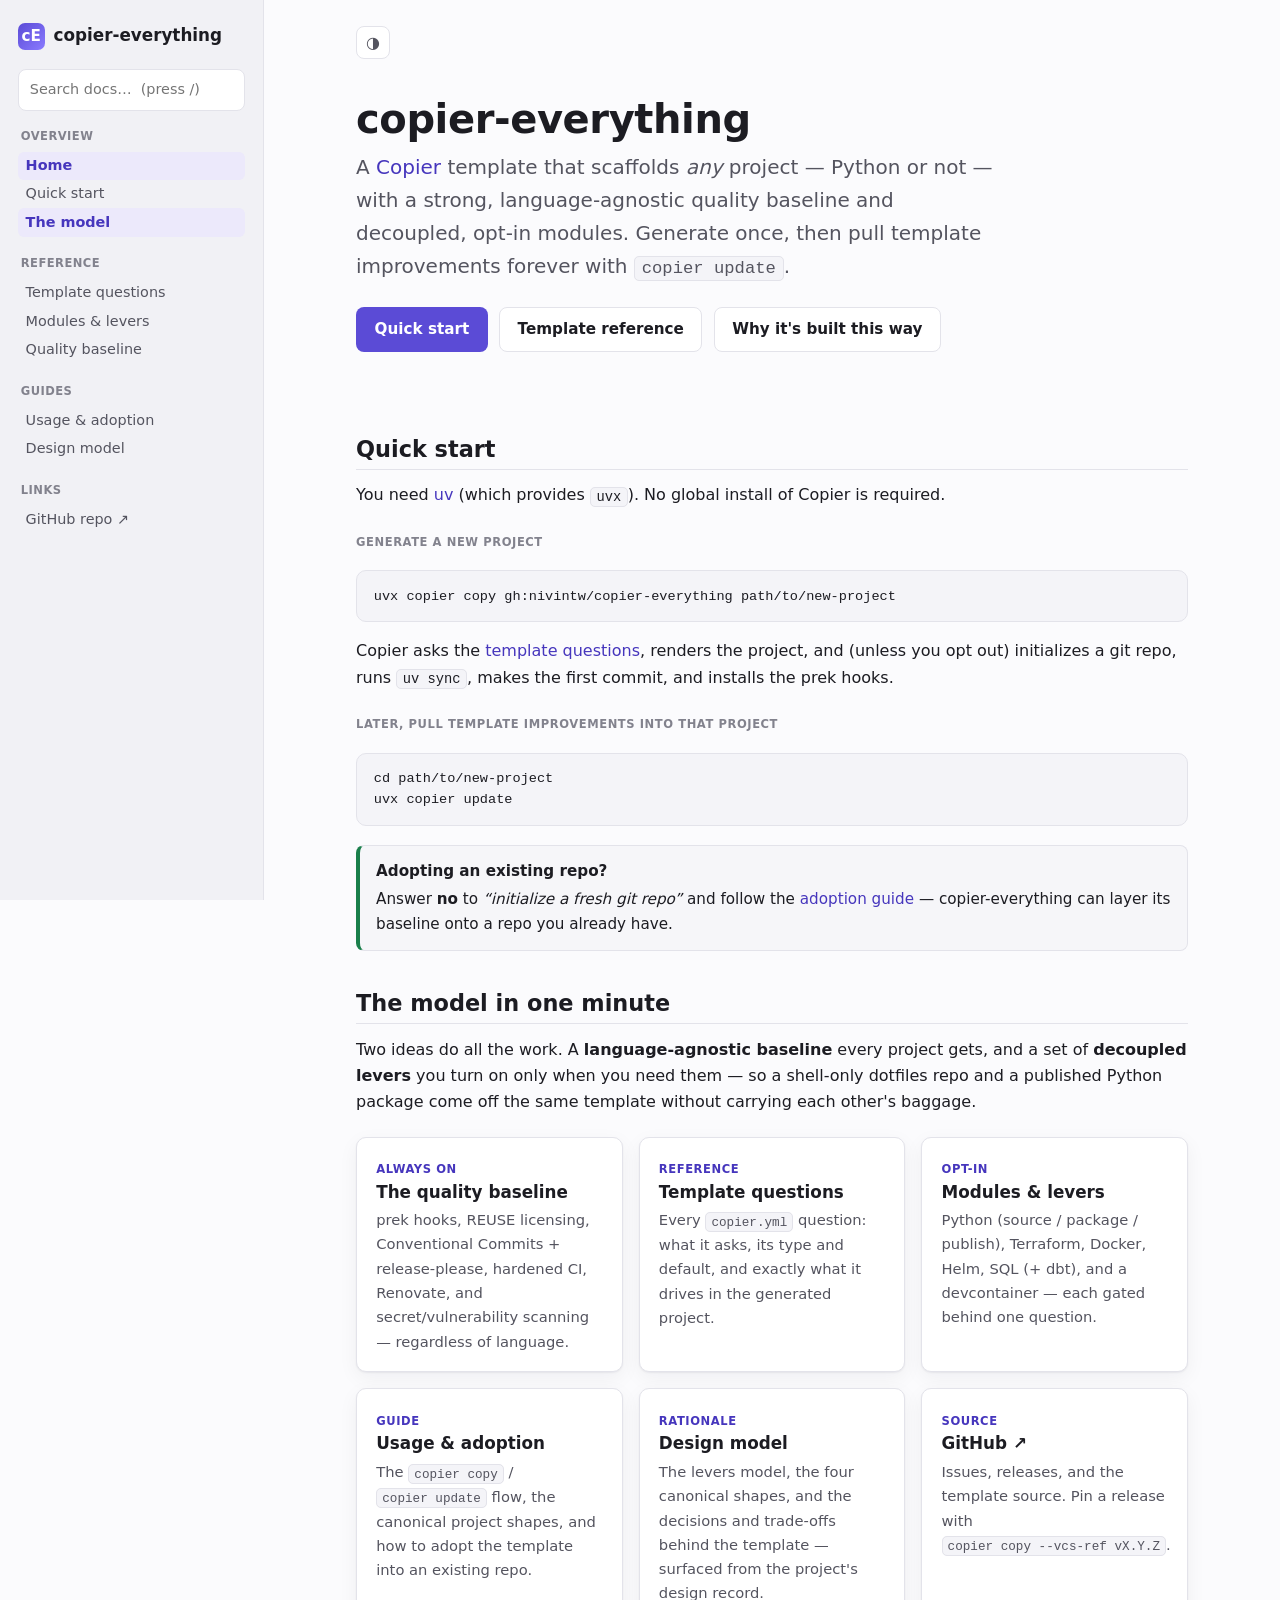
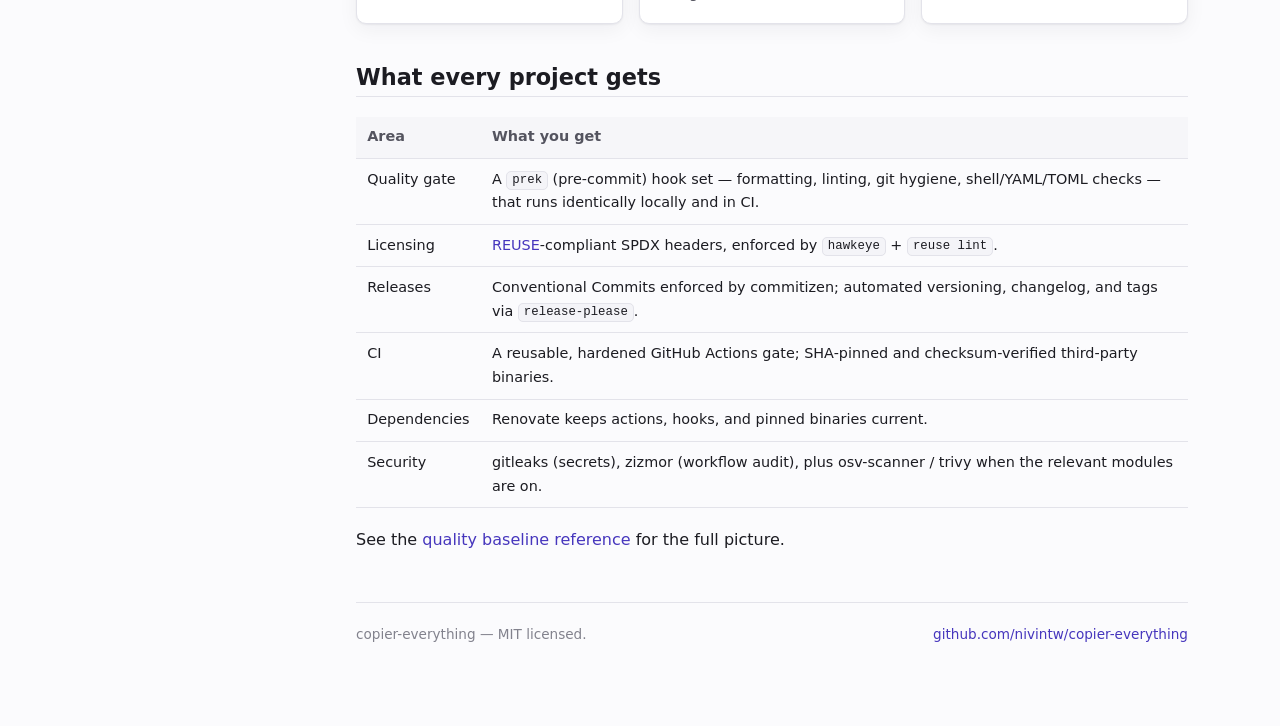
==== docs/index.html @ dde2b064 "docs: Add full-reference documentation site (#54) Author a self-contained static docs site under doc" ====
<!--

    SPDX-FileCopyrightText: © 2026 Tyler Nivin
    SPDX-License-Identifier: MIT

-->
<!DOCTYPE html>
<html lang="en">
<head>
  <meta charset="utf-8">
  <meta name="viewport" content="width=device-width, initial-scale=1">
  <title>copier-everything — a language-agnostic project template</title>
  <meta name="description" content="A Copier template that scaffolds any project with a strong, language-agnostic quality baseline and decoupled, opt-in modules.">
  <link rel="stylesheet" href="style.css">
</head>
<body>
<div class="layout">
  <aside class="sidebar">
    <div class="brand">
      <span class="logo">cE</span>
      <a href="index.html">copier-everything</a>
    </div>
    <div class="search">
      <input type="search" placeholder="Search docs…  (press /)" aria-label="Search documentation">
      <div class="search-results" role="listbox"></div>
    </div>
    <nav class="toc">
      <div class="group">
        <p class="group-title">Overview</p>
        <a href="index.html" class="current">Home</a>
        <a href="index.html#quick-start">Quick start</a>
        <a href="index.html#the-model">The model</a>
      </div>
      <div class="group">
        <p class="group-title">Reference</p>
        <a href="questions.html">Template questions</a>
        <a href="modules.html">Modules &amp; levers</a>
        <a href="baseline.html">Quality baseline</a>
      </div>
      <div class="group">
        <p class="group-title">Guides</p>
        <a href="usage.html">Usage &amp; adoption</a>
        <a href="design.html">Design model</a>
      </div>
      <div class="group">
        <p class="group-title">Links</p>
        <a href="https://github.com/nivintw/copier-everything">GitHub repo ↗</a>
      </div>
    </nav>
  </aside>
  <div class="scrim"></div>

  <main class="content">
    <div class="content-inner">
      <div class="topbar">
        <button class="icon-btn menu-toggle" data-menu-toggle aria-label="Toggle navigation">☰</button>
        <button class="icon-btn" data-theme-toggle aria-label="Toggle light/dark theme" title="Toggle theme">◑</button>
      </div>

      <section class="hero">
        <h1>copier-everything</h1>
        <p class="lead">A <a href="https://copier.readthedocs.io/">Copier</a> template that scaffolds
          <em>any</em> project — Python or not — with a strong, language-agnostic quality baseline and
          decoupled, opt-in modules. Generate once, then pull template improvements forever with
          <code>copier update</code>.</p>
        <div class="btn-row">
          <a class="btn primary" href="#quick-start">Quick start</a>
          <a class="btn" href="questions.html">Template reference</a>
          <a class="btn" href="design.html">Why it's built this way</a>
        </div>
      </section>

      <h2 id="quick-start">Quick start <a class="anchor" href="#quick-start">#</a></h2>
      <p>You need <a href="https://docs.astral.sh/uv/">uv</a> (which provides <code>uvx</code>). No global
        install of Copier is required.</p>

      <p class="code-label">Generate a new project</p>
<pre><code>uvx copier copy gh:nivintw/copier-everything path/to/new-project</code></pre>
      <p>Copier asks the <a href="questions.html">template questions</a>, renders the project, and (unless you
        opt out) initializes a git repo, runs <code>uv sync</code>, makes the first commit, and installs the
        prek hooks.</p>

      <p class="code-label">Later, pull template improvements into that project</p>
<pre><code>cd path/to/new-project
uvx copier update</code></pre>

      <div class="callout tip">
        <span class="callout-title">Adopting an existing repo?</span>
        Answer <strong>no</strong> to <em>“initialize a fresh git repo”</em> and follow the
        <a href="usage.html#adoption">adoption guide</a> — copier-everything can layer its baseline onto a
        repo you already have.
      </div>

      <h2 id="the-model">The model in one minute <a class="anchor" href="#the-model">#</a></h2>
      <p>Two ideas do all the work. A <strong>language-agnostic baseline</strong> every project gets, and a
        set of <strong>decoupled levers</strong> you turn on only when you need them — so a shell-only
        dotfiles repo and a published Python package come off the same template without carrying each
        other's baggage.</p>

      <div class="card-grid">
        <a class="card" href="baseline.html">
          <span class="card-eyebrow">Always on</span>
          <h3>The quality baseline</h3>
          <p>prek hooks, REUSE licensing, Conventional Commits + release-please, hardened CI, Renovate, and
            secret/vulnerability scanning — regardless of language.</p>
        </a>
        <a class="card" href="questions.html">
          <span class="card-eyebrow">Reference</span>
          <h3>Template questions</h3>
          <p>Every <code>copier.yml</code> question: what it asks, its type and default, and exactly what it
            drives in the generated project.</p>
        </a>
        <a class="card" href="modules.html">
          <span class="card-eyebrow">Opt-in</span>
          <h3>Modules &amp; levers</h3>
          <p>Python (source / package / publish), Terraform, Docker, Helm, SQL (+ dbt), and a devcontainer —
            each gated behind one question.</p>
        </a>
        <a class="card" href="usage.html">
          <span class="card-eyebrow">Guide</span>
          <h3>Usage &amp; adoption</h3>
          <p>The <code>copier copy</code> / <code>copier update</code> flow, the canonical project shapes, and
            how to adopt the template into an existing repo.</p>
        </a>
        <a class="card" href="design.html">
          <span class="card-eyebrow">Rationale</span>
          <h3>Design model</h3>
          <p>The levers model, the four canonical shapes, and the decisions and trade-offs behind the
            template — surfaced from the project's design record.</p>
        </a>
        <a class="card" href="https://github.com/nivintw/copier-everything">
          <span class="card-eyebrow">Source</span>
          <h3>GitHub ↗</h3>
          <p>Issues, releases, and the template source. Pin a release with
            <code>copier copy --vcs-ref vX.Y.Z</code>.</p>
        </a>
      </div>

      <h2 id="what-you-get">What every project gets <a class="anchor" href="#what-you-get">#</a></h2>
      <div class="table-wrap">
        <table>
          <thead><tr><th>Area</th><th>What you get</th></tr></thead>
          <tbody>
            <tr><td>Quality gate</td><td>A <code>prek</code> (pre-commit) hook set — formatting, linting, git hygiene, shell/YAML/TOML checks — that runs identically locally and in CI.</td></tr>
            <tr><td>Licensing</td><td><a href="https://reuse.software/">REUSE</a>-compliant SPDX headers, enforced by <code>hawkeye</code> + <code>reuse lint</code>.</td></tr>
            <tr><td>Releases</td><td>Conventional Commits enforced by commitizen; automated versioning, changelog, and tags via <code>release-please</code>.</td></tr>
            <tr><td>CI</td><td>A reusable, hardened GitHub Actions gate; SHA-pinned and checksum-verified third-party binaries.</td></tr>
            <tr><td>Dependencies</td><td>Renovate keeps actions, hooks, and pinned binaries current.</td></tr>
            <tr><td>Security</td><td>gitleaks (secrets), zizmor (workflow audit), plus osv-scanner / trivy when the relevant modules are on.</td></tr>
          </tbody>
        </table>
      </div>
      <p>See the <a href="baseline.html">quality baseline reference</a> for the full picture.</p>

      <footer class="page-footer">
        <span>copier-everything — MIT licensed.</span>
        <span><a href="https://github.com/nivintw/copier-everything">github.com/nivintw/copier-everything</a></span>
      </footer>
    </div>
  </main>
</div>
<script src="app.js"></script>
</body>
</html>
---- docs/style.css ----
/*
 * SPDX-FileCopyrightText: © 2026 Tyler Nivin
 * SPDX-License-Identifier: MIT
 */


/* copier-everything docs — design system.
   Light/dark via prefers-color-scheme (+ a manual [data-theme] override), system fonts,
   no web fonts, no build step. Pages compose the component vocabulary below:
   page shell + sidebar nav, cards, callouts, tables, code blocks, badges, breadcrumbs. */

:root {
  color-scheme: light dark;

  --bg: #fbfbfd;
  --bg-soft: #f1f1f5;
  --surface: #ffffff;
  --surface-2: #f6f6f9;
  --border: #e3e3ea;
  --text: #1c1c22;
  --text-soft: #54545f;
  --text-faint: #82828d;
  --accent: #5b4bd6;
  --accent-soft: #ece9fb;
  --accent-text: #4636bd;
  --ok: #1a7f4b;
  --warn: #9a6700;
  --danger: #b42318;
  --code-bg: #f4f4f8;
  --shadow: 0 1px 2px rgba(20, 20, 40, 0.06), 0 6px 20px rgba(20, 20, 40, 0.05);
  --radius: 10px;
  --mono: ui-monospace, SFMono-Regular, "SF Mono", Menlo, Consolas, "Liberation Mono", monospace;
  --sans: system-ui, -apple-system, "Segoe UI", Roboto, Helvetica, Arial, sans-serif;
  --sidebar-w: 16.5rem;
  --content-max: 52rem;
}

@media (prefers-color-scheme: dark) {
  :root {
    --bg: #0f0f14;
    --bg-soft: #16161d;
    --surface: #17171f;
    --surface-2: #1e1e28;
    --border: #2a2a36;
    --text: #ececf1;
    --text-soft: #b3b3c0;
    --text-faint: #80808f;
    --accent: #9d8cff;
    --accent-soft: #221d3d;
    --accent-text: #b9adff;
    --ok: #4ade80;
    --warn: #fbbf60;
    --danger: #ff7a6e;
    --code-bg: #15151d;
    --shadow: 0 1px 2px rgba(0, 0, 0, 0.4), 0 8px 24px rgba(0, 0, 0, 0.35);
  }
}

/* Manual theme override (set by app.js on <html data-theme>) wins over the media query. */
:root[data-theme="light"] {
  color-scheme: light;
  --bg: #fbfbfd; --bg-soft: #f1f1f5; --surface: #fff; --surface-2: #f6f6f9;
  --border: #e3e3ea; --text: #1c1c22; --text-soft: #54545f; --text-faint: #82828d;
  --accent: #5b4bd6; --accent-soft: #ece9fb; --accent-text: #4636bd;
  --ok: #1a7f4b; --warn: #9a6700; --danger: #b42318; --code-bg: #f4f4f8;
}
:root[data-theme="dark"] {
  color-scheme: dark;
  --bg: #0f0f14; --bg-soft: #16161d; --surface: #17171f; --surface-2: #1e1e28;
  --border: #2a2a36; --text: #ececf1; --text-soft: #b3b3c0; --text-faint: #80808f;
  --accent: #9d8cff; --accent-soft: #221d3d; --accent-text: #b9adff;
  --ok: #4ade80; --warn: #fbbf60; --danger: #ff7a6e; --code-bg: #15151d;
}

* { box-sizing: border-box; }

html { scroll-behavior: smooth; scroll-padding-top: 1.5rem; }

body {
  margin: 0;
  font-family: var(--sans);
  font-size: 16px;
  line-height: 1.65;
  color: var(--text);
  background: var(--bg);
  -webkit-font-smoothing: antialiased;
}

a { color: var(--accent-text); text-decoration: none; }
a:hover { text-decoration: underline; }

code, pre, kbd, samp { font-family: var(--mono); }

/* ---- Layout shell ---------------------------------------------------------- */

.layout { display: flex; min-height: 100vh; }

.sidebar {
  width: var(--sidebar-w);
  flex: 0 0 var(--sidebar-w);
  border-right: 1px solid var(--border);
  background: var(--bg-soft);
  padding: 1.4rem 1.1rem 3rem;
  position: sticky;
  top: 0;
  height: 100vh;
  overflow-y: auto;
}

.brand { display: flex; align-items: center; gap: 0.55rem; margin-bottom: 1.2rem; }
.brand a { color: var(--text); font-weight: 700; font-size: 1.05rem; }
.brand .logo {
  width: 1.7rem; height: 1.7rem; border-radius: 7px;
  background: linear-gradient(135deg, var(--accent), #8a7bff);
  display: grid; place-items: center; color: #fff; font-weight: 800; font-size: 0.95rem;
  flex: 0 0 auto;
}

.search { position: relative; margin-bottom: 1rem; }
.search input {
  width: 100%; padding: 0.5rem 0.7rem; font: inherit; font-size: 0.9rem;
  border: 1px solid var(--border); border-radius: 8px;
  background: var(--surface); color: var(--text);
}
.search input:focus { outline: 2px solid var(--accent); outline-offset: 0; border-color: transparent; }
.search-results {
  position: absolute; left: 0; right: 0; top: calc(100% + 4px); z-index: 20;
  background: var(--surface); border: 1px solid var(--border); border-radius: 8px;
  box-shadow: var(--shadow); max-height: 60vh; overflow-y: auto; display: none;
}
.search-results.open { display: block; }
.search-results a {
  display: block; padding: 0.5rem 0.7rem; color: var(--text);
  border-bottom: 1px solid var(--border); font-size: 0.88rem;
}
.search-results a:last-child { border-bottom: none; }
.search-results a:hover, .search-results a.active { background: var(--accent-soft); text-decoration: none; }
.search-results .r-title { font-weight: 600; }
.search-results .r-page { color: var(--text-faint); font-size: 0.78rem; }
.search-empty { padding: 0.6rem 0.7rem; color: var(--text-faint); font-size: 0.85rem; }

nav.toc { font-size: 0.9rem; }
nav.toc .group { margin-bottom: 1.1rem; }
nav.toc .group-title {
  text-transform: uppercase; letter-spacing: 0.04em; font-size: 0.72rem;
  color: var(--text-faint); font-weight: 700; margin: 0 0 0.35rem 0.2rem;
}
nav.toc a {
  display: block; padding: 0.28rem 0.5rem; border-radius: 6px;
  color: var(--text-soft); line-height: 1.35;
}
nav.toc a:hover { background: var(--surface-2); color: var(--text); text-decoration: none; }
nav.toc a.current { background: var(--accent-soft); color: var(--accent-text); font-weight: 600; }

.content { flex: 1 1 auto; min-width: 0; padding: 1.6rem 2rem 5rem; }
.content-inner { max-width: var(--content-max); margin: 0 auto; }

/* ---- Top bar (mobile nav toggle + theme) ----------------------------------- */

.topbar {
  display: flex; align-items: center; justify-content: space-between;
  gap: 1rem; margin-bottom: 1.2rem;
}
.icon-btn {
  display: inline-grid; place-items: center; width: 2.1rem; height: 2.1rem;
  border: 1px solid var(--border); border-radius: 8px; background: var(--surface);
  color: var(--text-soft); cursor: pointer; font-size: 1rem;
}
.icon-btn:hover { color: var(--text); border-color: var(--accent); }
.menu-toggle { display: none; }

/* ---- Typography ------------------------------------------------------------ */

h1, h2, h3, h4 { line-height: 1.25; font-weight: 700; scroll-margin-top: 1.5rem; }
h1 { font-size: 2rem; margin: 0 0 0.4rem; letter-spacing: -0.01em; }
h2 {
  font-size: 1.4rem; margin: 2.4rem 0 0.8rem; padding-bottom: 0.35rem;
  border-bottom: 1px solid var(--border);
}
h3 { font-size: 1.12rem; margin: 1.8rem 0 0.5rem; }
h4 { font-size: 0.98rem; margin: 1.3rem 0 0.4rem; color: var(--text-soft); }
.lead { font-size: 1.12rem; color: var(--text-soft); margin: 0 0 1.5rem; }
p { margin: 0.7rem 0; }
ul, ol { padding-left: 1.3rem; }
li { margin: 0.3rem 0; }
hr { border: none; border-top: 1px solid var(--border); margin: 2.2rem 0; }

.anchor { color: var(--text-faint); margin-left: 0.4rem; opacity: 0; font-weight: 400; }
h2:hover .anchor, h3:hover .anchor { opacity: 1; }

/* ---- Breadcrumbs ----------------------------------------------------------- */

.breadcrumbs { font-size: 0.85rem; color: var(--text-faint); margin-bottom: 0.8rem; }
.breadcrumbs a { color: var(--text-faint); }
.breadcrumbs a:hover { color: var(--accent-text); }
.breadcrumbs .sep { margin: 0 0.4rem; }

/* ---- Inline code + code blocks --------------------------------------------- */

:not(pre) > code {
  background: var(--code-bg); padding: 0.12em 0.4em; border-radius: 5px;
  font-size: 0.86em; border: 1px solid var(--border); white-space: nowrap;
}
pre {
  background: var(--code-bg); border: 1px solid var(--border); border-radius: var(--radius);
  padding: 0.9rem 1.05rem; overflow-x: auto; font-size: 0.85rem; line-height: 1.55;
  margin: 1rem 0;
}
pre code { background: none; border: none; padding: 0; white-space: pre; font-size: inherit; }
.code-label {
  display: inline-block; font-size: 0.72rem; text-transform: uppercase; letter-spacing: 0.05em;
  color: var(--text-faint); font-weight: 700; margin: 0.8rem 0 -0.4rem;
}

/* ---- Cards ----------------------------------------------------------------- */

.card-grid { display: grid; grid-template-columns: repeat(auto-fit, minmax(15rem, 1fr)); gap: 1rem; margin: 1.3rem 0; }
.card {
  background: var(--surface); border: 1px solid var(--border); border-radius: var(--radius);
  padding: 1.1rem 1.2rem; box-shadow: var(--shadow); display: block; color: inherit;
}
a.card:hover { border-color: var(--accent); text-decoration: none; transform: translateY(-1px); transition: 0.12s; }
.card h3 { margin: 0 0 0.35rem; font-size: 1.05rem; }
.card p { margin: 0; color: var(--text-soft); font-size: 0.92rem; }
.card .card-eyebrow { font-size: 0.72rem; text-transform: uppercase; letter-spacing: 0.05em; color: var(--accent-text); font-weight: 700; }

/* ---- Callouts -------------------------------------------------------------- */

.callout {
  border: 1px solid var(--border); border-left: 4px solid var(--accent);
  background: var(--surface-2); border-radius: 8px; padding: 0.8rem 1rem; margin: 1.2rem 0;
  font-size: 0.95rem;
}
.callout p:first-child { margin-top: 0; }
.callout p:last-child { margin-bottom: 0; }
.callout .callout-title { font-weight: 700; display: block; margin-bottom: 0.2rem; }
.callout.note { border-left-color: var(--accent); }
.callout.tip { border-left-color: var(--ok); }
.callout.warn { border-left-color: var(--warn); }
.callout.danger { border-left-color: var(--danger); }

/* ---- Tables ---------------------------------------------------------------- */

.table-wrap { overflow-x: auto; margin: 1.2rem 0; }
table { border-collapse: collapse; width: 100%; font-size: 0.9rem; }
th, td { text-align: left; padding: 0.55rem 0.7rem; border-bottom: 1px solid var(--border); vertical-align: top; }
th { font-weight: 700; color: var(--text-soft); background: var(--surface-2); white-space: nowrap; }
tbody tr:hover { background: var(--surface-2); }
/* Allow long code (e.g. Jinja default expressions) to wrap inside cells so a wide
   reference table stays within the content column instead of overflowing. */
td code { white-space: normal; overflow-wrap: anywhere; }

/* ---- Badges ---------------------------------------------------------------- */

.badge {
  display: inline-block; font-size: 0.72rem; font-weight: 700; padding: 0.12rem 0.5rem;
  border-radius: 20px; border: 1px solid var(--border); background: var(--surface-2);
  color: var(--text-soft); white-space: nowrap; line-height: 1.5;
}
.badge.accent { background: var(--accent-soft); color: var(--accent-text); border-color: transparent; }
.badge.ok { color: var(--ok); }
.badge.warn { color: var(--warn); }
.badge.type-bool { background: var(--accent-soft); color: var(--accent-text); border-color: transparent; }
.badge.type-str { color: var(--text-soft); }
.badge.type-int { color: var(--warn); }

/* ---- Definition list (question reference) ---------------------------------- */

.def { border: 1px solid var(--border); border-radius: var(--radius); background: var(--surface); margin: 1rem 0; box-shadow: var(--shadow); }
.def > summary, .def > .def-head { padding: 0.8rem 1.1rem; cursor: pointer; display: flex; align-items: center; gap: 0.6rem; flex-wrap: wrap; }
.def > summary { list-style: none; }
.def > summary::-webkit-details-marker { display: none; }
.def > summary:hover { background: var(--surface-2); }
.def .def-name { font-family: var(--mono); font-weight: 700; font-size: 0.95rem; }
.def .def-body { padding: 0 1.1rem 1rem; }
.def[open] > summary { border-bottom: 1px solid var(--border); margin-bottom: 0.6rem; }
.meta-row { display: flex; gap: 1.2rem; flex-wrap: wrap; font-size: 0.85rem; color: var(--text-soft); margin: 0.4rem 0; }
.meta-row .k { color: var(--text-faint); }

/* ---- Footer ---------------------------------------------------------------- */

.page-footer {
  margin-top: 3rem; padding-top: 1.3rem; border-top: 1px solid var(--border);
  color: var(--text-faint); font-size: 0.85rem; display: flex; justify-content: space-between; gap: 1rem; flex-wrap: wrap;
}

/* ---- Hero (landing) -------------------------------------------------------- */

.hero { padding: 1rem 0 1.5rem; }
.hero h1 { font-size: 2.5rem; }
.hero .lead { font-size: 1.25rem; max-width: 40rem; }
.btn-row { display: flex; gap: 0.7rem; flex-wrap: wrap; margin: 1.3rem 0; }
.btn {
  display: inline-block; padding: 0.55rem 1.1rem; border-radius: 8px; font-weight: 600; font-size: 0.95rem;
  border: 1px solid var(--border); background: var(--surface); color: var(--text);
}
.btn:hover { text-decoration: none; border-color: var(--accent); }
.btn.primary { background: var(--accent); color: #fff; border-color: transparent; }
.btn.primary:hover { filter: brightness(1.07); }

/* ---- Responsive ------------------------------------------------------------ */

@media (max-width: 880px) {
  .sidebar {
    position: fixed; z-index: 40; transform: translateX(-100%); transition: transform 0.18s ease;
    box-shadow: var(--shadow);
  }
  .sidebar.open { transform: translateX(0); }
  .menu-toggle { display: inline-grid; }
  .content { padding: 1.2rem 1.1rem 4rem; }
  .scrim { position: fixed; inset: 0; background: rgba(0,0,0,0.4); z-index: 30; display: none; }
  .scrim.open { display: block; }
}
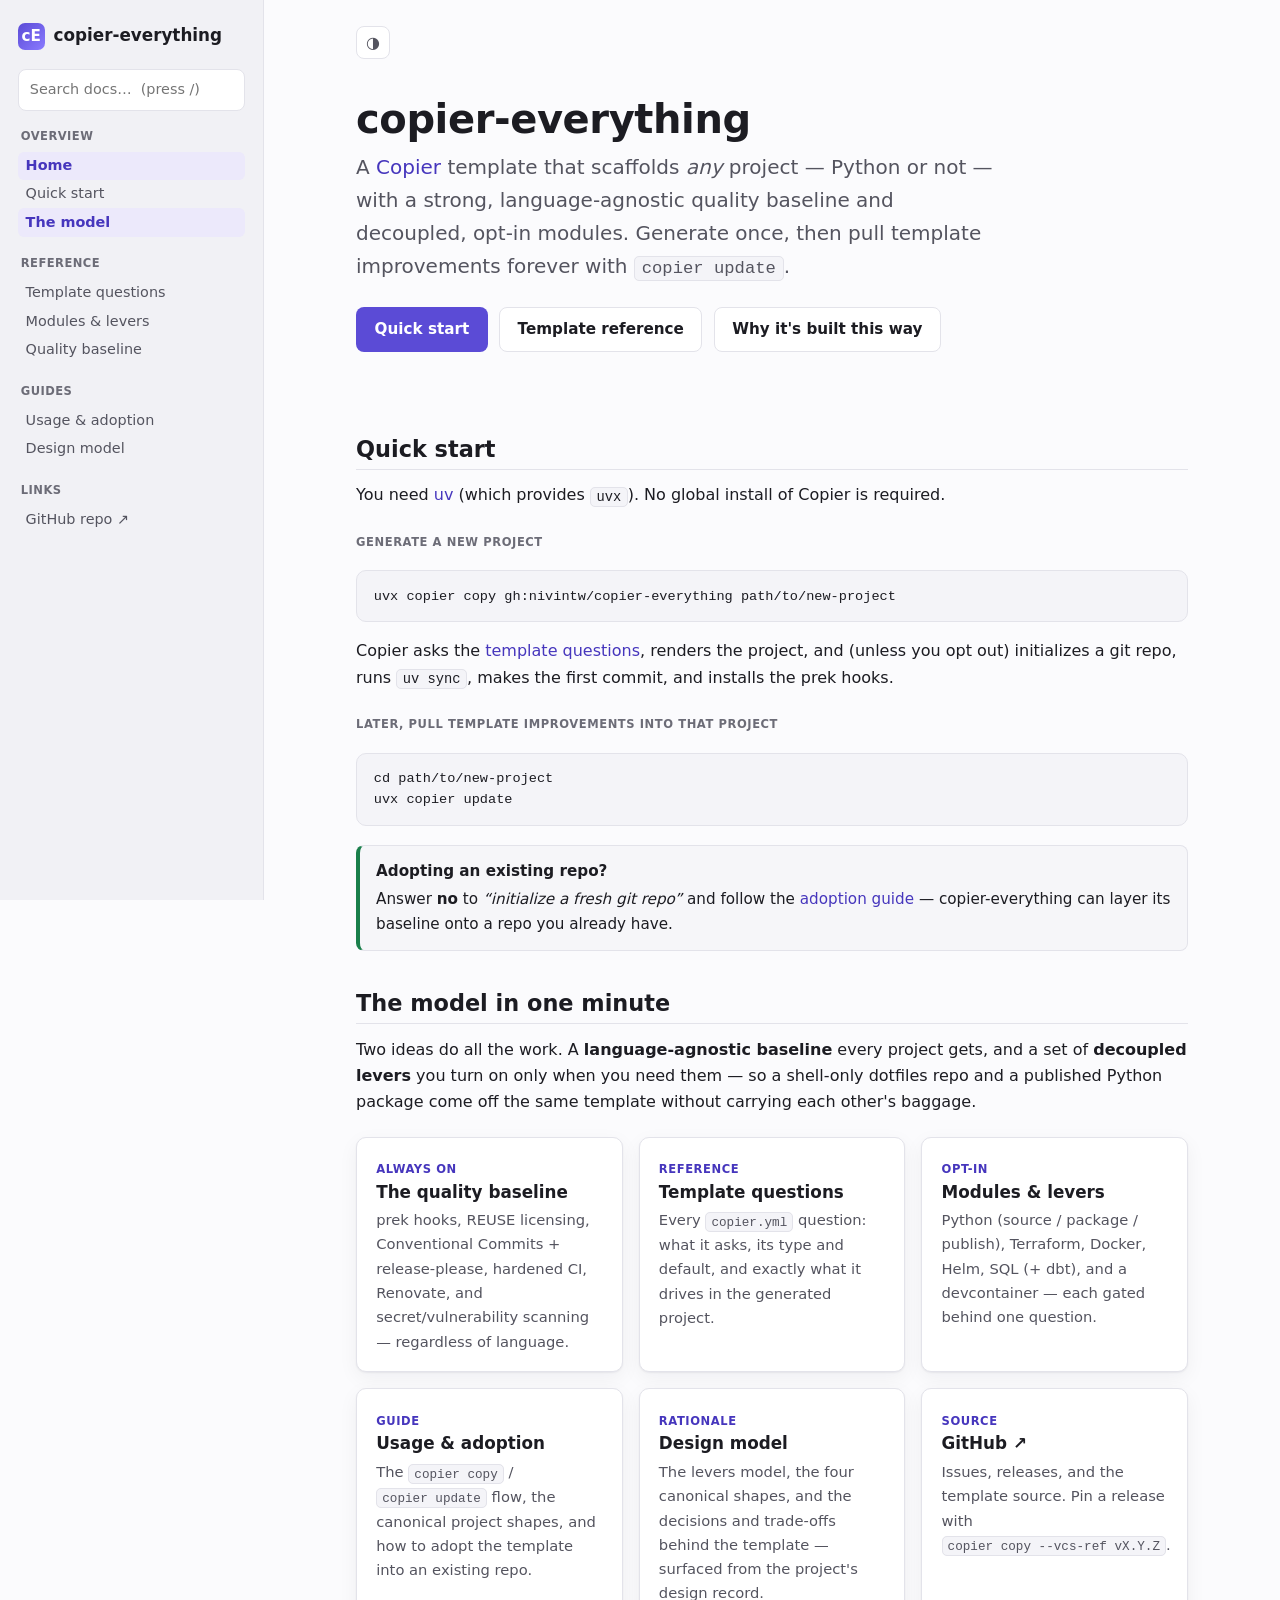
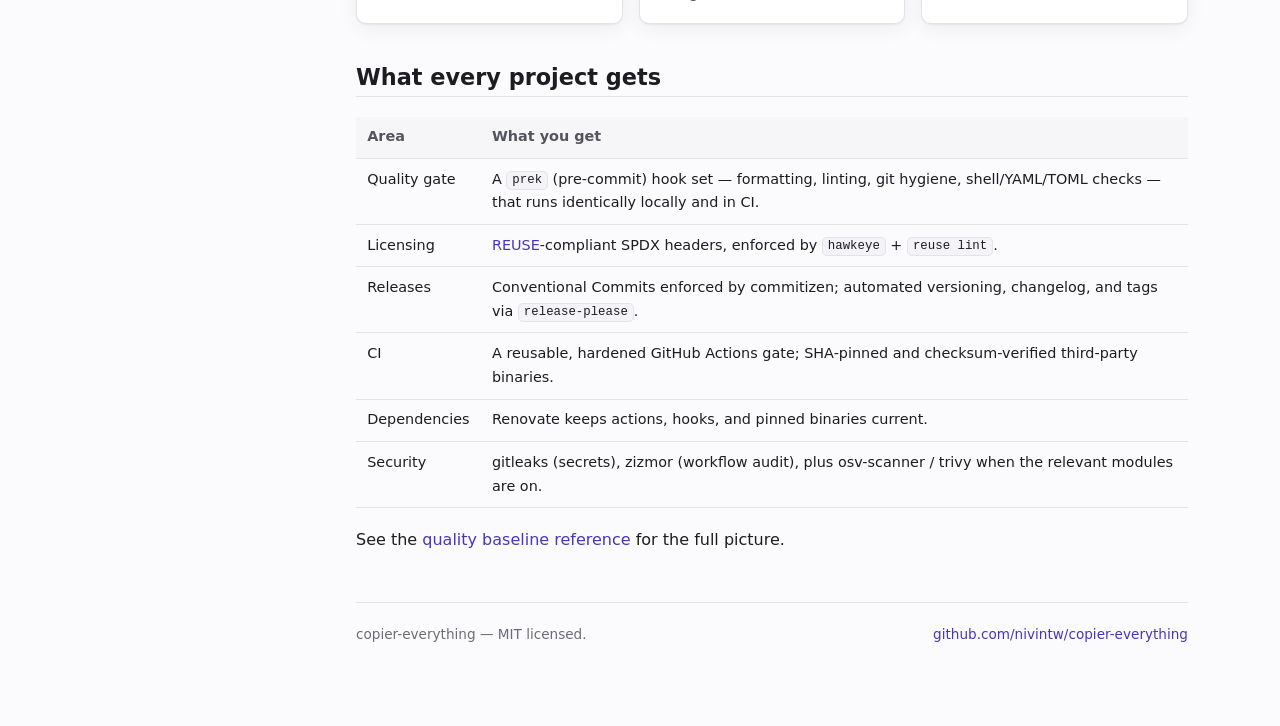
==== commit 2ac6fa90: "fix: Harden checksum-refresh automation + docs review fixes Address findings from the pre-handoff re" ====
--- a/docs/index.html
+++ b/docs/index.html
@@ -12,6 +12,7 @@
   <title>copier-everything — a language-agnostic project template</title>
   <meta name="description" content="A Copier template that scaffolds any project with a strong, language-agnostic quality baseline and decoupled, opt-in modules.">
   <link rel="stylesheet" href="style.css">
+  <link rel="icon" href="data:,">
 </head>
 <body>
 <div class="layout">
@@ -159,6 +160,7 @@
     </div>
   </main>
 </div>
+<script src="search-index.js"></script>
 <script src="app.js"></script>
 </body>
 </html>
--- a/docs/style.css
+++ b/docs/style.css
@@ -19,7 +19,7 @@
   --border: #e3e3ea;
   --text: #1c1c22;
   --text-soft: #54545f;
-  --text-faint: #82828d;
+  --text-faint: #6c6c77;
   --accent: #5b4bd6;
   --accent-soft: #ece9fb;
   --accent-text: #4636bd;
@@ -44,7 +44,7 @@
     --border: #2a2a36;
     --text: #ececf1;
     --text-soft: #b3b3c0;
-    --text-faint: #80808f;
+    --text-faint: #9a9aa7;
     --accent: #9d8cff;
     --accent-soft: #221d3d;
     --accent-text: #b9adff;
@@ -60,14 +60,14 @@
 :root[data-theme="light"] {
   color-scheme: light;
   --bg: #fbfbfd; --bg-soft: #f1f1f5; --surface: #fff; --surface-2: #f6f6f9;
-  --border: #e3e3ea; --text: #1c1c22; --text-soft: #54545f; --text-faint: #82828d;
+  --border: #e3e3ea; --text: #1c1c22; --text-soft: #54545f; --text-faint: #6c6c77;
   --accent: #5b4bd6; --accent-soft: #ece9fb; --accent-text: #4636bd;
   --ok: #1a7f4b; --warn: #9a6700; --danger: #b42318; --code-bg: #f4f4f8;
 }
 :root[data-theme="dark"] {
   color-scheme: dark;
   --bg: #0f0f14; --bg-soft: #16161d; --surface: #17171f; --surface-2: #1e1e28;
-  --border: #2a2a36; --text: #ececf1; --text-soft: #b3b3c0; --text-faint: #80808f;
+  --border: #2a2a36; --text: #ececf1; --text-soft: #b3b3c0; --text-faint: #9a9aa7;
   --accent: #9d8cff; --accent-soft: #221d3d; --accent-text: #b9adff;
   --ok: #4ade80; --warn: #fbbf60; --danger: #ff7a6e; --code-bg: #15151d;
 }
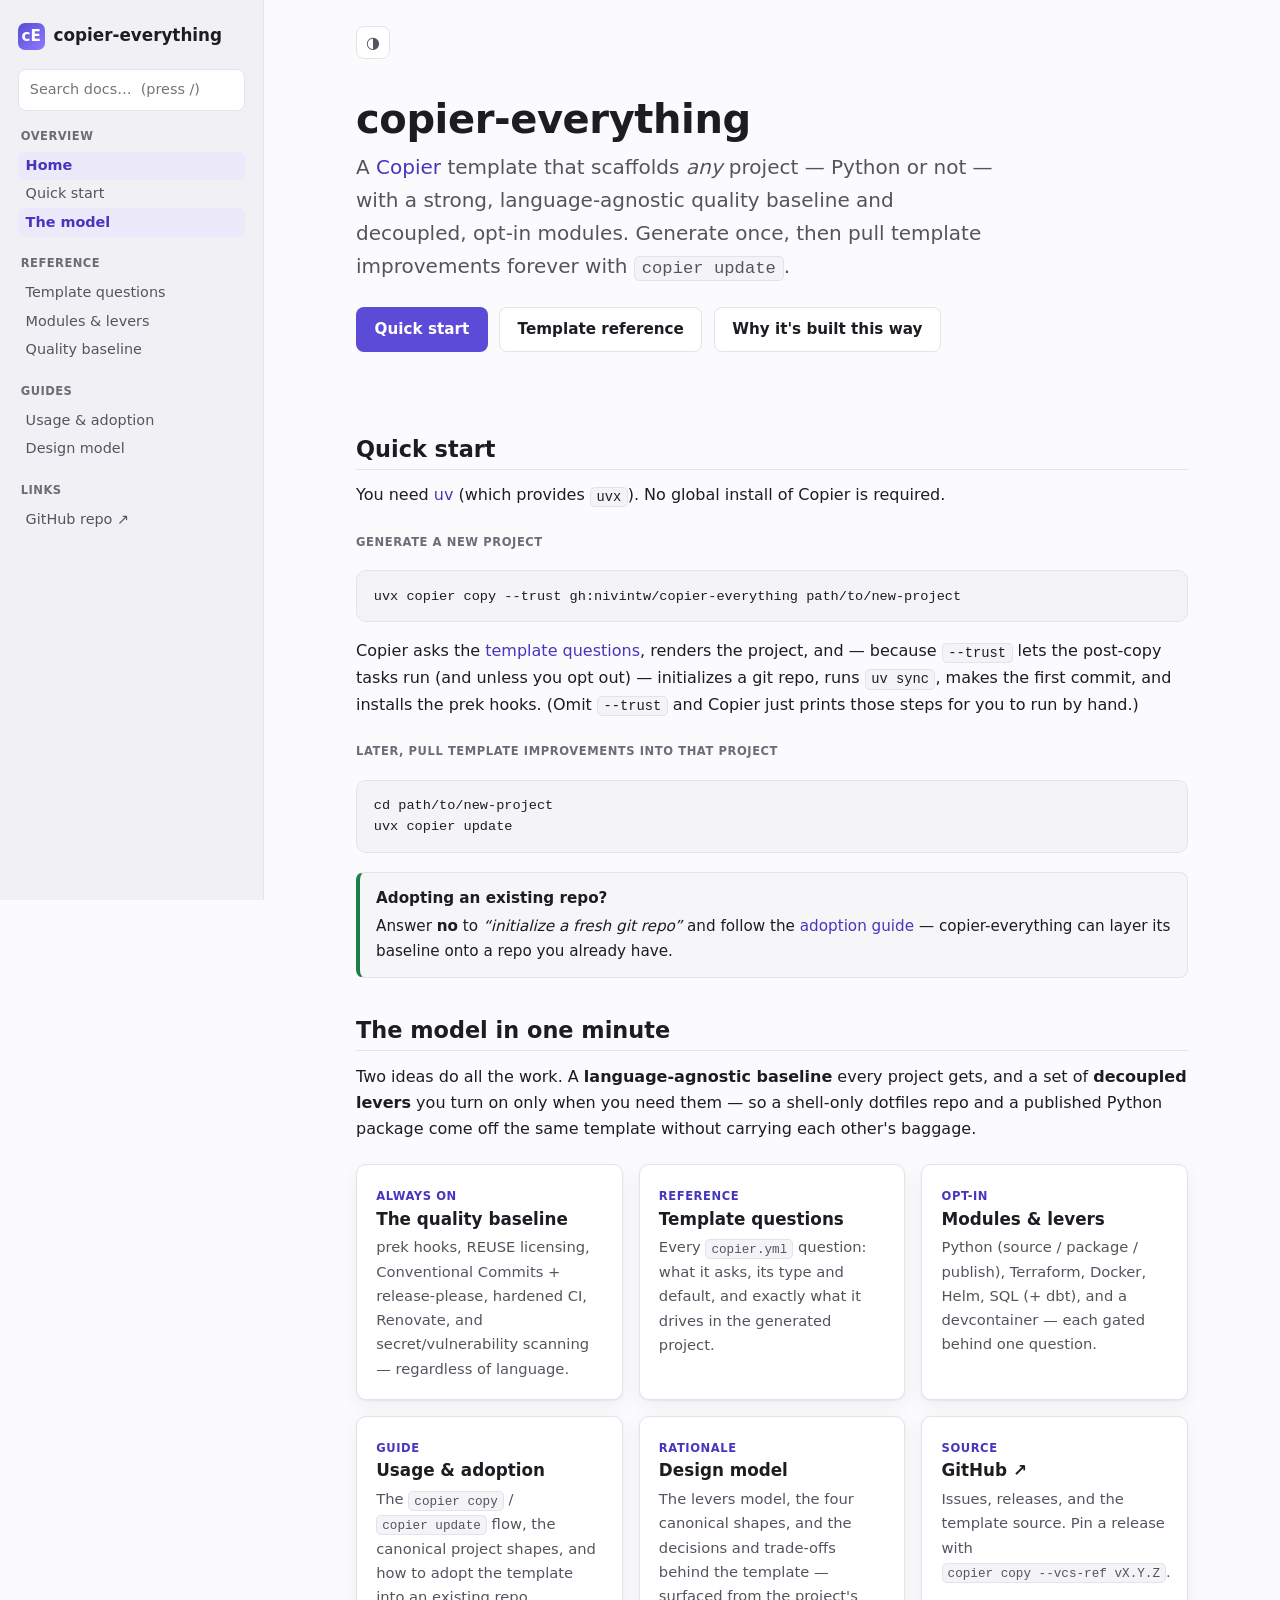
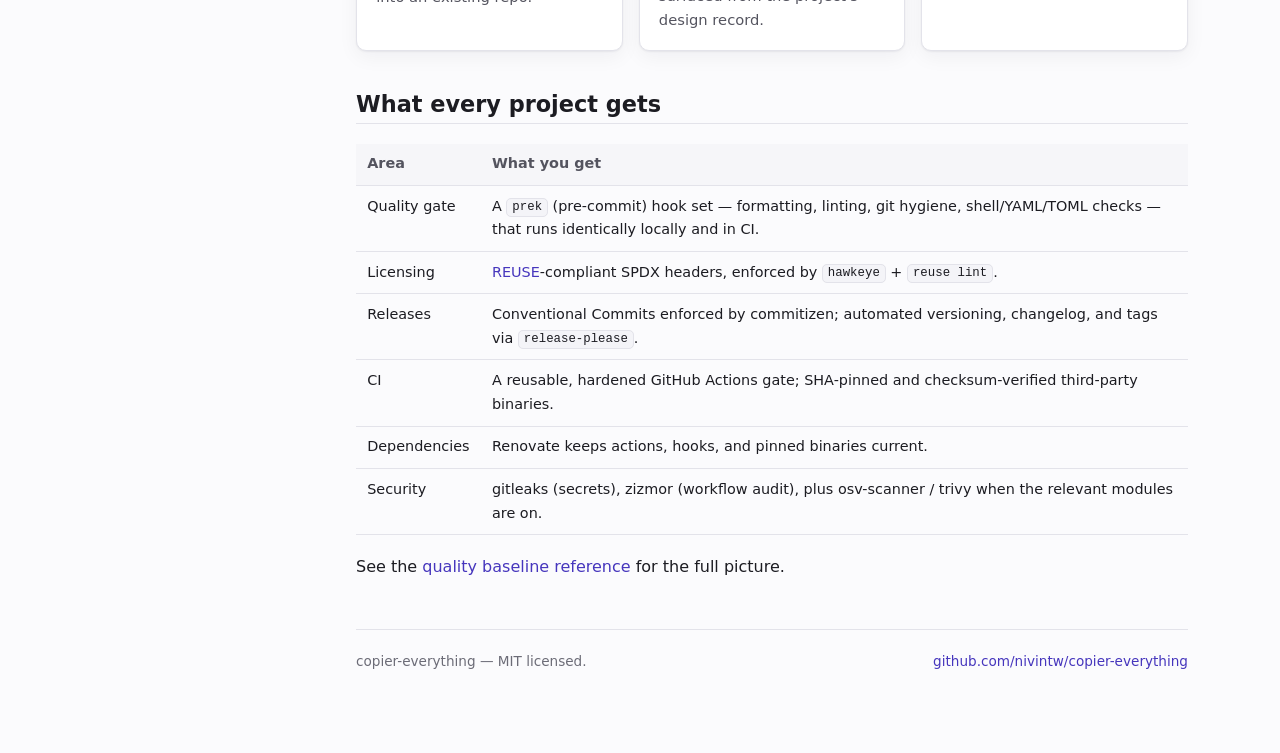
==== commit 682cce48: "docs: Add --trust to quick-start, use uvx in adoption example Copilot review (round 3): the index.ht" ====
--- a/docs/index.html
+++ b/docs/index.html
@@ -76,10 +76,11 @@
         install of Copier is required.</p>
 
       <p class="code-label">Generate a new project</p>
-<pre><code>uvx copier copy gh:nivintw/copier-everything path/to/new-project</code></pre>
-      <p>Copier asks the <a href="questions.html">template questions</a>, renders the project, and (unless you
-        opt out) initializes a git repo, runs <code>uv sync</code>, makes the first commit, and installs the
-        prek hooks.</p>
+<pre><code>uvx copier copy --trust gh:nivintw/copier-everything path/to/new-project</code></pre>
+      <p>Copier asks the <a href="questions.html">template questions</a>, renders the project, and — because
+        <code>--trust</code> lets the post-copy tasks run (and unless you opt out) — initializes a git repo,
+        runs <code>uv sync</code>, makes the first commit, and installs the prek hooks. (Omit
+        <code>--trust</code> and Copier just prints those steps for you to run by hand.)</p>
 
       <p class="code-label">Later, pull template improvements into that project</p>
 <pre><code>cd path/to/new-project
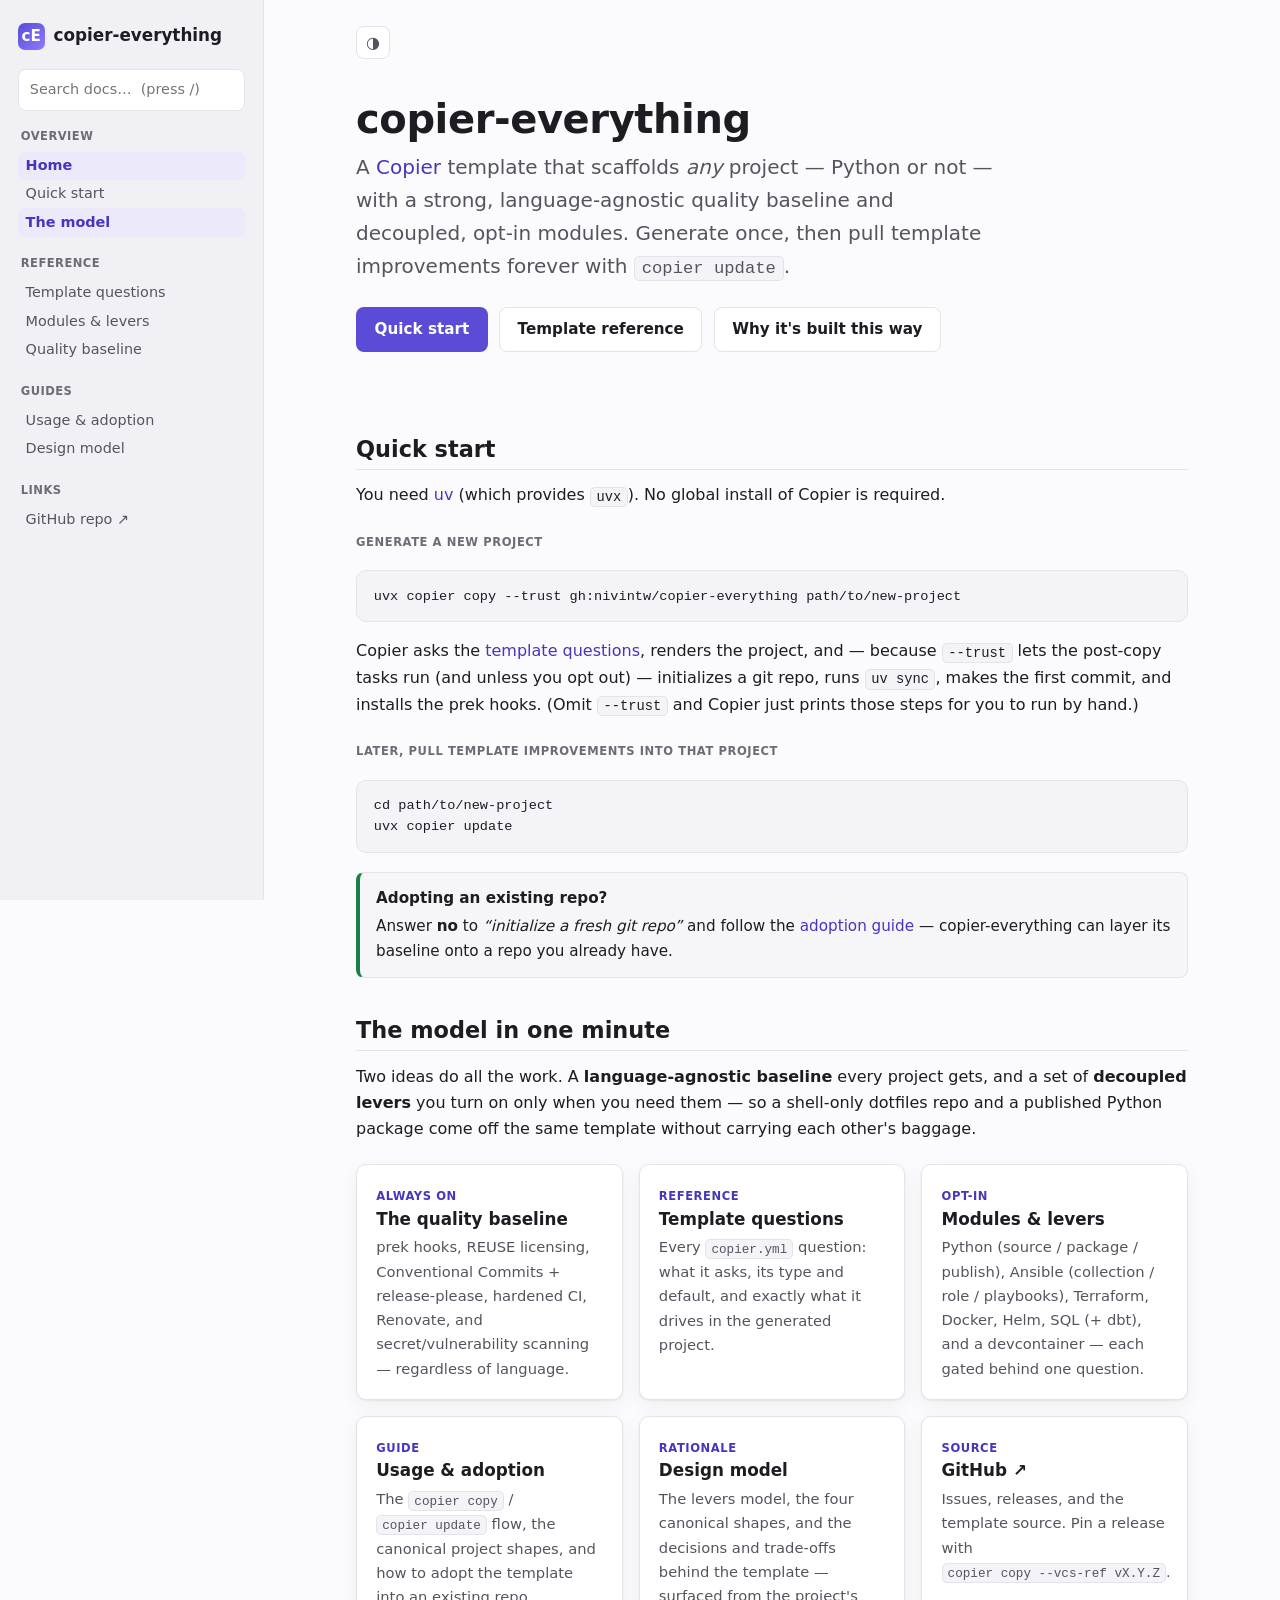
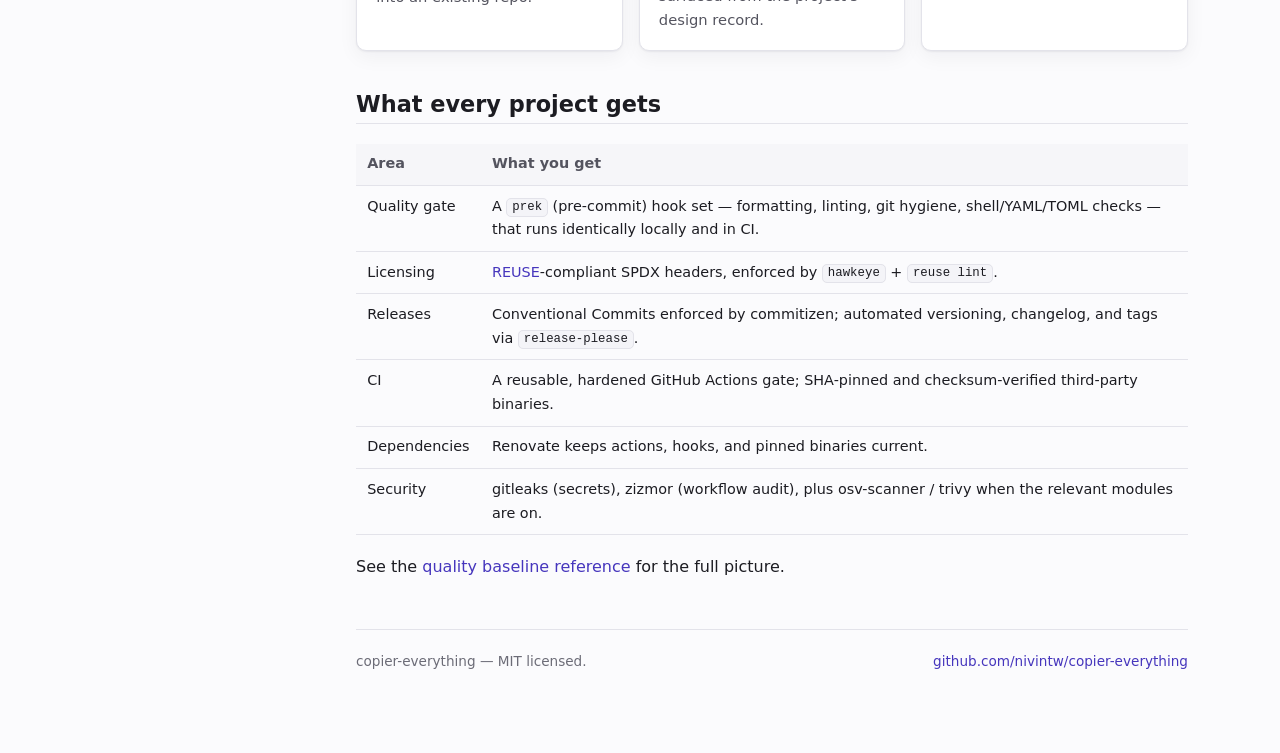
==== commit 5bffa72b: "feat: Add first-class Ansible support (collection / role / playbooks) Flesh out the template's Ansib" ====
--- a/docs/index.html
+++ b/docs/index.html
@@ -115,8 +115,8 @@
         <a class="card" href="modules.html">
           <span class="card-eyebrow">Opt-in</span>
           <h3>Modules &amp; levers</h3>
-          <p>Python (source / package / publish), Terraform, Docker, Helm, SQL (+ dbt), and a devcontainer —
-            each gated behind one question.</p>
+          <p>Python (source / package / publish), Ansible (collection / role / playbooks), Terraform, Docker,
+            Helm, SQL (+ dbt), and a devcontainer — each gated behind one question.</p>
         </a>
         <a class="card" href="usage.html">
           <span class="card-eyebrow">Guide</span>
